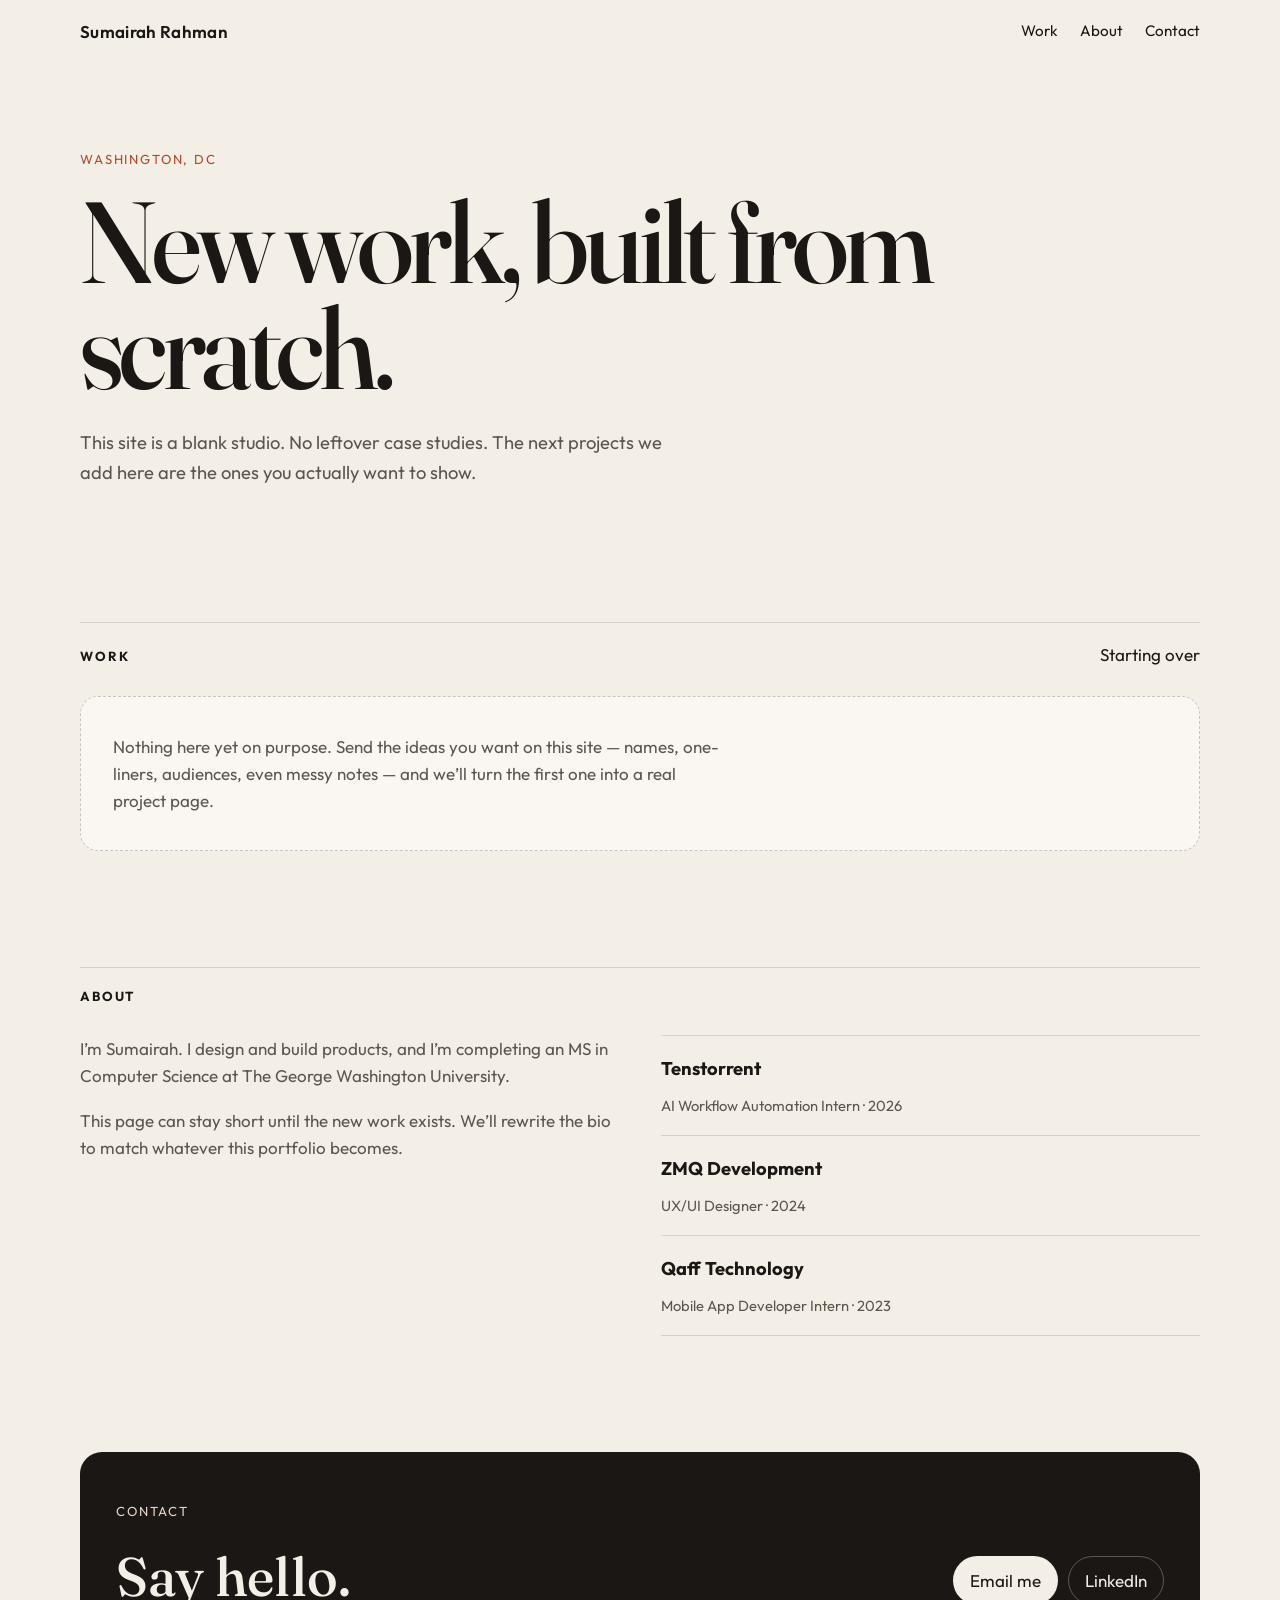
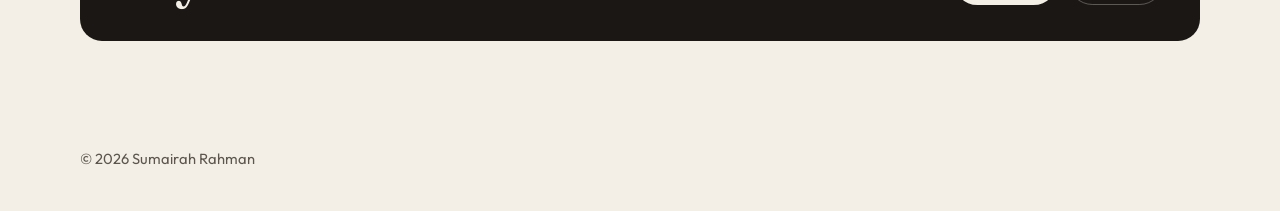
==== index.html @ d8c78059 "Start a from-scratch personal site. Keep the homepage as an empty studio so new work can be added wi" ====
<!DOCTYPE html>
<html lang="en">
  <head>
    <meta charset="utf-8" />
    <meta name="viewport" content="width=device-width, initial-scale=1" />
    <title>Sumairah Rahman</title>
    <meta
      name="description"
      content="The personal site of Sumairah Rahman, a designer and computer science student in Washington, DC."
    />
    <link rel="preconnect" href="https://fonts.googleapis.com" />
    <link rel="preconnect" href="https://fonts.gstatic.com" crossorigin />
    <link
      href="https://fonts.googleapis.com/css2?family=Fraunces:opsz,wght@9..144,500;9..144,600&family=Outfit:wght@400;500;600&display=swap"
      rel="stylesheet"
    />
    <link rel="stylesheet" href="css/styles.css" />
  </head>
  <body>
    <a class="skip" href="#work">Skip to work</a>
    <header class="wrap nav">
      <a class="logo" href="/">Sumairah Rahman</a>
      <nav class="nav-links" aria-label="Primary">
        <a href="#work">Work</a>
        <a href="#about">About</a>
        <a href="#contact">Contact</a>
      </nav>
    </header>

    <main>
      <section class="wrap hero">
        <p class="eyebrow">Washington, DC</p>
        <h1>New work, built from scratch.</h1>
        <p class="hero-copy">
          This site is a blank studio. No leftover case studies. The next
          projects we add here are the ones you actually want to show.
        </p>
      </section>

      <section class="wrap section" id="work">
        <div class="section-head">
          <h2>Work</h2>
          <span>Starting over</span>
        </div>
        <div class="empty-work">
          <p>
            Nothing here yet on purpose. Send the ideas you want on this site —
            names, one-liners, audiences, even messy notes — and we’ll turn the
            first one into a real project page.
          </p>
        </div>
      </section>

      <section class="wrap section" id="about">
        <div class="section-head">
          <h2>About</h2>
        </div>
        <div class="about-grid">
          <div>
            <p>
              I’m Sumairah. I design and build products, and I’m completing an
              MS in Computer Science at The George Washington University.
            </p>
            <p>
              This page can stay short until the new work exists. We’ll rewrite
              the bio to match whatever this portfolio becomes.
            </p>
          </div>
          <div>
            <article class="job">
              <h3>Tenstorrent</h3>
              <p class="when">AI Workflow Automation Intern · 2026</p>
            </article>
            <article class="job">
              <h3>ZMQ Development</h3>
              <p class="when">UX/UI Designer · 2024</p>
            </article>
            <article class="job">
              <h3>Qaff Technology</h3>
              <p class="when">Mobile App Developer Intern · 2023</p>
            </article>
          </div>
        </div>
      </section>

      <section class="wrap section" id="contact">
        <div class="contact-panel">
          <div>
            <p class="eyebrow" style="color: #ecd5c8">Contact</p>
            <h2>Say hello.</h2>
          </div>
          <div class="contact-actions">
            <a class="btn btn-light" href="mailto:Sumairahrahman02@gmail.com"
              >Email me</a
            >
            <a
              class="btn btn-ghost"
              href="https://www.linkedin.com/in/sumairahrahman/"
              >LinkedIn</a
            >
          </div>
        </div>
      </section>
    </main>

    <footer class="wrap footer">© 2026 Sumairah Rahman</footer>
    <script src="js/main.js"></script>
  </body>
</html>
---- css/styles.css ----
:root {
  --bg: #f3eee6;
  --bg-2: #e9e1d4;
  --ink: #1a1714;
  --muted: #5c564e;
  --line: rgba(26, 23, 20, 0.14);
  --accent: #b24a2a;
  --accent-soft: #ecd5c8;
  --paper: #faf7f2;
  --max: 1120px;
  --sans: "Outfit", system-ui, sans-serif;
  --serif: "Fraunces", Georgia, serif;
}

*,
*::before,
*::after {
  box-sizing: border-box;
}

html {
  scroll-behavior: smooth;
}

body {
  margin: 0;
  background: var(--bg);
  color: var(--ink);
  font-family: var(--sans);
  font-size: 17px;
  line-height: 1.6;
}

img {
  max-width: 100%;
  display: block;
}

a {
  color: inherit;
  text-decoration: none;
}

.skip {
  position: absolute;
  width: 1px;
  height: 1px;
  overflow: hidden;
  clip: rect(0 0 0 0);
  clip-path: inset(50%);
}

.skip:focus {
  width: auto;
  height: auto;
  clip: auto;
  clip-path: none;
  left: 12px;
  top: 12px;
  background: var(--ink);
  color: var(--bg);
  padding: 8px 12px;
  z-index: 20;
}

.wrap {
  width: min(var(--max), calc(100% - 40px));
  margin-inline: auto;
}

.nav {
  position: sticky;
  top: 0;
  z-index: 10;
  display: flex;
  justify-content: space-between;
  align-items: center;
  gap: 16px;
  padding: 18px 0;
  background: color-mix(in srgb, var(--bg) 88%, transparent);
  backdrop-filter: blur(12px);
  border-bottom: 1px solid transparent;
}

.nav.is-scrolled {
  border-bottom-color: var(--line);
}

.logo {
  font-weight: 600;
  letter-spacing: 0.02em;
}

.nav-links {
  display: flex;
  gap: 22px;
  font-size: 0.95rem;
}

.nav-links a:hover,
.nav-links a:focus-visible {
  color: var(--accent);
}

.hero {
  padding: 72px 0 88px;
}

.eyebrow {
  display: inline-block;
  font-size: 0.82rem;
  letter-spacing: 0.14em;
  text-transform: uppercase;
  color: var(--accent);
  margin-bottom: 18px;
}

.hero h1 {
  font-family: var(--serif);
  font-weight: 500;
  font-size: clamp(3rem, 9vw, 7.2rem);
  line-height: 0.92;
  letter-spacing: -0.04em;
  margin: 0 0 28px;
}

.hero-copy {
  max-width: 38rem;
  font-size: 1.15rem;
  color: var(--muted);
}

.hero-meta {
  display: flex;
  flex-wrap: wrap;
  gap: 10px 28px;
  margin-top: 36px;
  color: var(--muted);
  font-size: 0.95rem;
}

.section {
  padding: 28px 0 88px;
}

.section-head {
  display: flex;
  justify-content: space-between;
  align-items: baseline;
  gap: 16px;
  border-top: 1px solid var(--line);
  padding-top: 18px;
  margin-bottom: 28px;
}

.section-head h2 {
  margin: 0;
  font-size: 0.82rem;
  letter-spacing: 0.14em;
  text-transform: uppercase;
}

.work-list {
  display: grid;
  gap: 18px;
}

.empty-work {
  padding: 36px 32px;
  background: var(--paper);
  border: 1px dashed color-mix(in srgb, var(--ink) 22%, transparent);
  border-radius: 18px;
}

.empty-work p {
  margin: 0;
  max-width: 38rem;
  color: var(--muted);
}

.work-card {
  display: grid;
  grid-template-columns: 72px 1fr auto;
  gap: 18px;
  align-items: center;
  padding: 28px;
  background: var(--paper);
  border: 1px solid var(--line);
  border-radius: 18px;
  transition: transform 160ms ease, border-color 160ms ease;
}

.work-card:hover,
.work-card:focus-visible {
  transform: translateY(-2px);
  border-color: color-mix(in srgb, var(--accent) 45%, var(--line));
}

.work-num {
  font-family: var(--serif);
  font-size: 1.8rem;
  color: var(--accent);
}

.work-card h3 {
  margin: 0 0 6px;
  font-size: 1.45rem;
  letter-spacing: -0.03em;
}

.work-card p {
  margin: 0;
  color: var(--muted);
}

.tags {
  display: flex;
  flex-wrap: wrap;
  gap: 8px;
  justify-content: flex-end;
}

.tag {
  font-size: 0.78rem;
  padding: 6px 10px;
  border-radius: 999px;
  background: var(--bg-2);
  color: var(--ink);
}

.about-grid,
.exp-grid {
  display: grid;
  grid-template-columns: 1fr 1fr;
  gap: 42px;
}

.about-grid p {
  margin-top: 0;
  color: var(--muted);
}

.about-grid p + p {
  margin-top: 16px;
}

.skill-row {
  display: flex;
  flex-wrap: wrap;
  gap: 8px;
  margin-top: 22px;
}

.job {
  padding: 18px 0;
  border-top: 1px solid var(--line);
}

.job:last-child {
  border-bottom: 1px solid var(--line);
}

.job h3 {
  margin: 0 0 4px;
  font-size: 1.15rem;
}

.job .when {
  color: var(--muted);
  font-size: 0.92rem;
}

.job p {
  margin: 10px 0 0;
  color: var(--muted);
}

.contact-panel {
  display: flex;
  justify-content: space-between;
  align-items: flex-end;
  gap: 24px;
  padding: 36px;
  background: var(--ink);
  color: var(--bg);
  border-radius: 22px;
}

.contact-panel h2 {
  font-family: var(--serif);
  font-weight: 500;
  font-size: clamp(2rem, 5vw, 3.4rem);
  line-height: 1.05;
  margin: 8px 0 0;
}

.contact-actions {
  display: flex;
  flex-wrap: wrap;
  gap: 10px;
}

.btn {
  display: inline-flex;
  align-items: center;
  justify-content: center;
  min-height: 44px;
  padding: 10px 16px;
  border-radius: 999px;
  border: 1px solid transparent;
  font: inherit;
  cursor: pointer;
}

.btn-light {
  background: var(--bg);
  color: var(--ink);
}

.btn-ghost {
  border-color: color-mix(in srgb, var(--bg) 30%, transparent);
  color: var(--bg);
}

.btn:hover,
.btn:focus-visible {
  opacity: 0.88;
}

.page {
  padding: 48px 0 96px;
}

.back {
  color: var(--muted);
  font-size: 0.95rem;
}

.back:hover {
  color: var(--accent);
}

.page h1 {
  font-family: var(--serif);
  font-weight: 500;
  font-size: clamp(2.4rem, 6vw, 4.4rem);
  line-height: 1.05;
  letter-spacing: -0.03em;
  margin: 18px 0 12px;
}

.lede {
  max-width: 40rem;
  color: var(--muted);
  font-size: 1.12rem;
}

.case-meta {
  display: grid;
  grid-template-columns: repeat(3, 1fr);
  gap: 16px;
  margin: 36px 0 48px;
  padding: 22px 0;
  border-top: 1px solid var(--line);
  border-bottom: 1px solid var(--line);
}

.case-meta dt {
  font-size: 0.78rem;
  letter-spacing: 0.12em;
  text-transform: uppercase;
  color: var(--muted);
}

.case-meta dd {
  margin: 6px 0 0;
}

.prose h2 {
  font-size: 1.35rem;
  margin: 36px 0 10px;
}

.prose p,
.prose li {
  color: var(--muted);
}

.prose ul {
  padding-left: 1.15rem;
}

.note {
  margin-top: 40px;
  padding: 18px 20px;
  background: var(--accent-soft);
  border-radius: 14px;
}

.footer {
  padding: 18px 0 40px;
  color: var(--muted);
  font-size: 0.92rem;
}

@media (max-width: 780px) {
  .work-card,
  .about-grid,
  .exp-grid,
  .case-meta,
  .contact-panel {
    grid-template-columns: 1fr;
  }

  .work-card {
    display: flex;
    flex-direction: column;
    align-items: flex-start;
  }

  .tags {
    justify-content: flex-start;
  }

  .hero {
    padding-top: 40px;
  }

  .nav-links {
    gap: 14px;
    font-size: 0.88rem;
  }
}
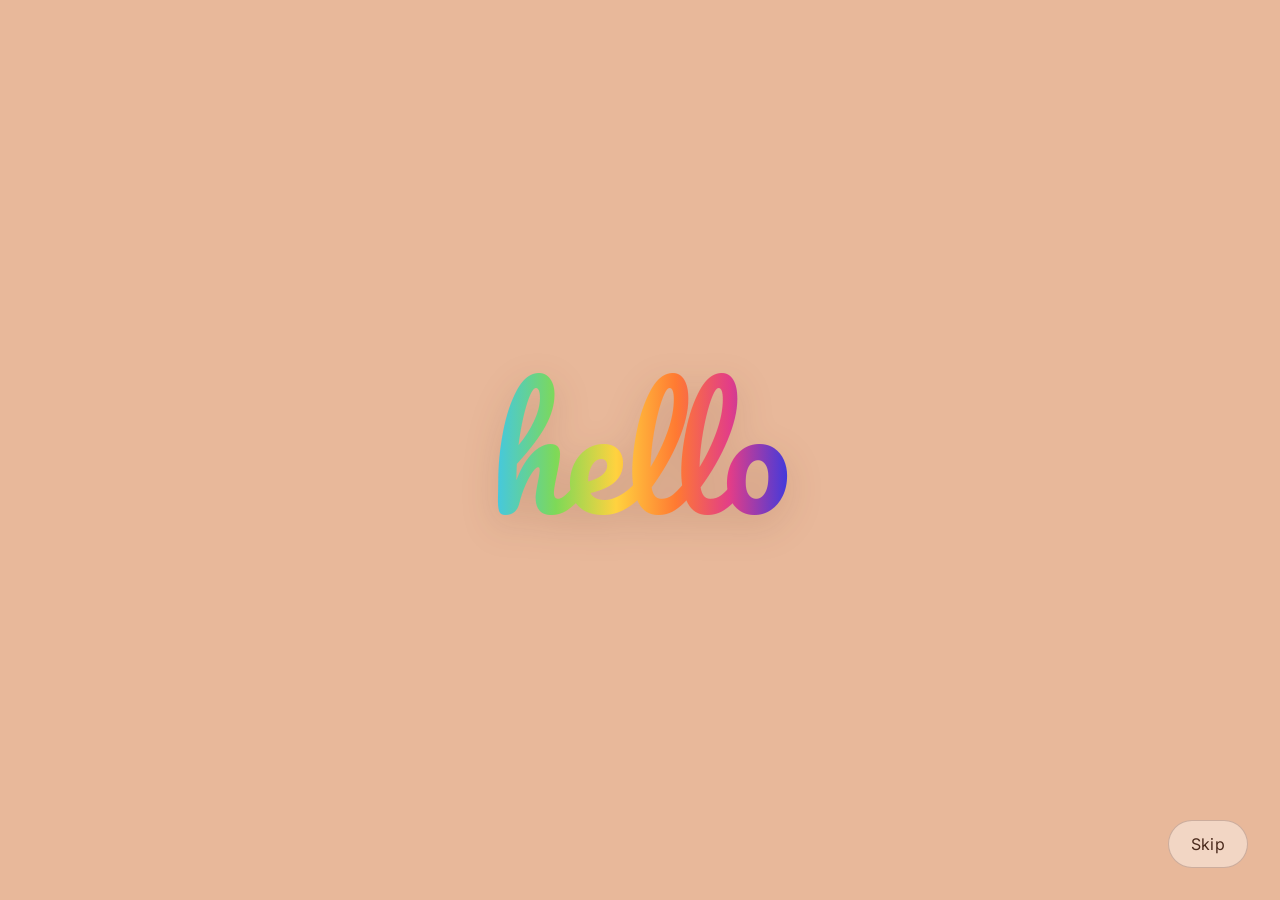
==== commit 7322704d: "Replace the blank studio page with the Mac desktop portfolio. Co-authored-by: Cursor <cursoragent@cu" ====
--- a/index.html
+++ b/index.html
@@ -6,104 +6,140 @@
     <title>Sumairah Rahman</title>
     <meta
       name="description"
-      content="The personal site of Sumairah Rahman, a designer and computer science student in Washington, DC."
+      content="Sumairah Rahman’s portfolio — a Mac desktop of UX work, software, personal notes, and a resume."
     />
     <link rel="preconnect" href="https://fonts.googleapis.com" />
     <link rel="preconnect" href="https://fonts.gstatic.com" crossorigin />
     <link
-      href="https://fonts.googleapis.com/css2?family=Fraunces:opsz,wght@9..144,500;9..144,600&family=Outfit:wght@400;500;600&display=swap"
+      href="https://fonts.googleapis.com/css2?family=Fraunces:ital,opsz,wght@1,9..144,400;1,9..144,500&family=Inter:wght@400;500;600;700&family=Kalam:wght@700&family=Noto+Nastaliq+Urdu:wght@500&family=Pacifico&display=swap"
       rel="stylesheet"
     />
     <link rel="stylesheet" href="css/styles.css" />
   </head>
   <body>
-    <a class="skip" href="#work">Skip to work</a>
-    <header class="wrap nav">
-      <a class="logo" href="/">Sumairah Rahman</a>
-      <nav class="nav-links" aria-label="Primary">
-        <a href="#work">Work</a>
-        <a href="#about">About</a>
-        <a href="#contact">Contact</a>
-      </nav>
-    </header>
+    <div id="boot" class="boot" aria-hidden="false">
+      <p id="hello-word" class="hello-word" aria-live="polite"></p>
+      <button id="skip-boot" class="skip-boot" type="button">Skip</button>
+    </div>
 
-    <main>
-      <section class="wrap hero">
-        <p class="eyebrow">Washington, DC</p>
-        <h1>New work, built from scratch.</h1>
-        <p class="hero-copy">
-          This site is a blank studio. No leftover case studies. The next
-          projects we add here are the ones you actually want to show.
-        </p>
-      </section>
+    <div id="stage" class="stage">
+      <div class="mac-shell">
+        <div class="shell-bar" aria-hidden="true">
+          <span class="tl close"></span>
+          <span class="tl min"></span>
+          <span class="tl max"></span>
+        </div>
 
-      <section class="wrap section" id="work">
-        <div class="section-head">
-          <h2>Work</h2>
-          <span>Starting over</span>
-        </div>
-        <div class="empty-work">
-          <p>
-            Nothing here yet on purpose. Send the ideas you want on this site —
-            names, one-liners, audiences, even messy notes — and we’ll turn the
-            first one into a real project page.
-          </p>
-        </div>
-      </section>
+        <div id="desktop" class="desktop">
+          <header class="menubar" aria-label="Menu bar">
+            <div class="menubar-left">
+              <button class="menu-mark" type="button" data-open="about-mac" aria-label="About">S</button>
+              <span class="menu-app">Sumairah Rahman’s Portfolio</span>
+              <button type="button" data-open="contact">Contact</button>
+              <button type="button" data-open="resume">Resume</button>
+            </div>
+            <div class="menubar-right">
+              <span class="status-glyph" aria-hidden="true">◐</span>
+              <span class="status-glyph" aria-hidden="true">⌁</span>
+              <span id="clock" class="clock"></span>
+            </div>
+          </header>
 
-      <section class="wrap section" id="about">
-        <div class="section-head">
-          <h2>About</h2>
-        </div>
-        <div class="about-grid">
-          <div>
-            <p>
-              I’m Sumairah. I design and build products, and I’m completing an
-              MS in Computer Science at The George Washington University.
-            </p>
-            <p>
-              This page can stay short until the new work exists. We’ll rewrite
-              the bio to match whatever this portfolio becomes.
-            </p>
+          <button class="wallpaper" type="button" aria-label="Desktop"></button>
+
+          <aside class="sticky" aria-label="To do">
+            <p class="sticky-title">To do:</p>
+            <ul>
+              <li>Make this desktop feel like me</li>
+              <li>Drink water</li>
+              <li>Finish a case study I’m proud of</li>
+              <li>Stay playful without getting messy</li>
+              <li>Email people back</li>
+              <li>Go somewhere new</li>
+            </ul>
+          </aside>
+
+          <div class="hero">
+            <p class="hero-kicker">welcome to my</p>
+            <h1>portfolio.</h1>
           </div>
-          <div>
-            <article class="job">
-              <h3>Tenstorrent</h3>
-              <p class="when">AI Workflow Automation Intern · 2026</p>
-            </article>
-            <article class="job">
-              <h3>ZMQ Development</h3>
-              <p class="when">UX/UI Designer · 2024</p>
-            </article>
-            <article class="job">
-              <h3>Qaff Technology</h3>
-              <p class="when">Mobile App Developer Intern · 2023</p>
-            </article>
+
+          <div class="desktop-icons">
+            <button class="desk-icon pos-resume" data-open="resume" type="button">
+              <span class="icon-doc" aria-hidden="true"></span>
+              <span>Resume pdf</span>
+            </button>
+            <button class="desk-icon pos-about" data-open="personal" type="button">
+              <span class="icon-folder" aria-hidden="true"></span>
+              <span>About Me</span>
+            </button>
+            <button class="desk-icon pos-ux" data-open="ux" type="button">
+              <span class="icon-folder" aria-hidden="true"></span>
+              <span>UX Projects</span>
+            </button>
+            <button class="desk-icon pos-soft" data-open="software" type="button">
+              <span class="icon-folder" aria-hidden="true"></span>
+              <span>Software</span>
+            </button>
+            <button class="desk-icon pos-personal" data-open="personal" type="button">
+              <span class="icon-folder" aria-hidden="true"></span>
+              <span>Personal</span>
+            </button>
+            <button class="desk-icon pos-trash" data-open="trash" type="button">
+              <span class="icon-trash" aria-hidden="true"></span>
+              <span>Don’t Look</span>
+            </button>
+          </div>
+
+          <div id="windows" class="windows"></div>
+
+          <div class="dock-wrap">
+            <p class="open-me">open me</p>
+            <nav class="dock" aria-label="Dock">
+              <button class="dock-item" data-open="ux" type="button">
+                <span class="app app-finder"></span>
+                <span class="dock-label">UX Projects</span>
+              </button>
+              <button class="dock-item" data-open="personal" type="button">
+                <span class="app app-notes"></span>
+                <span class="dock-label">About Me</span>
+              </button>
+              <button class="dock-item" data-open="software" type="button">
+                <span class="app app-code"></span>
+                <span class="dock-label">Software</span>
+              </button>
+              <button class="dock-item" data-open="resume" type="button">
+                <span class="app app-doc"></span>
+                <span class="dock-label">Resume</span>
+              </button>
+              <button class="dock-item" data-open="contact" type="button">
+                <span class="app app-mail"></span>
+                <span class="dock-label">Contact</span>
+              </button>
+              <button class="dock-item" data-open="trash" type="button">
+                <span class="app app-trash"></span>
+                <span class="dock-label">Trash</span>
+              </button>
+            </nav>
           </div>
         </div>
+      </div>
+    </div>
+
+    <template id="window-template">
+      <section class="window" tabindex="-1">
+        <header class="titlebar">
+          <div class="traffic">
+            <button class="tl close" data-action="close" aria-label="Close"></button>
+            <button class="tl min" data-action="min" aria-label="Minimize"></button>
+            <button class="tl max" data-action="max" aria-label="Maximize"></button>
+          </div>
+          <h2 class="window-title"></h2>
+        </header>
+        <div class="window-body"></div>
       </section>
+    </template>
 
-      <section class="wrap section" id="contact">
-        <div class="contact-panel">
-          <div>
-            <p class="eyebrow" style="color: #ecd5c8">Contact</p>
-            <h2>Say hello.</h2>
-          </div>
-          <div class="contact-actions">
-            <a class="btn btn-light" href="mailto:Sumairahrahman02@gmail.com"
-              >Email me</a
-            >
-            <a
-              class="btn btn-ghost"
-              href="https://www.linkedin.com/in/sumairahrahman/"
-              >LinkedIn</a
-            >
-          </div>
-        </div>
-      </section>
-    </main>
-
-    <footer class="wrap footer">© 2026 Sumairah Rahman</footer>
     <script src="js/main.js"></script>
   </body>
 </html>
--- a/css/styles.css
+++ b/css/styles.css
@@ -1,15 +1,16 @@
 :root {
-  --bg: #f3eee6;
-  --bg-2: #e9e1d4;
-  --ink: #1a1714;
-  --muted: #5c564e;
-  --line: rgba(26, 23, 20, 0.14);
-  --accent: #b24a2a;
-  --accent-soft: #ecd5c8;
-  --paper: #faf7f2;
-  --max: 1120px;
-  --sans: "Outfit", system-ui, sans-serif;
+  --ui: "Inter", "SF Pro Text", "Helvetica Neue", sans-serif;
+  --hello: "Pacifico", "Kalam", "Noto Nastaliq Urdu", cursive;
   --serif: "Fraunces", Georgia, serif;
+  --ink: #1d1d1f;
+  --muted: #6e6e73;
+  --line: rgba(0, 0, 0, 0.08);
+  --red: #ff5f57;
+  --yellow: #febc2e;
+  --green: #28c840;
+  --lilac: #e7d6f4;
+  --paper: #f3f4f6;
+  --grid: rgba(70, 70, 80, 0.11);
 }
 
 *,
@@ -18,416 +19,679 @@
   box-sizing: border-box;
 }
 
-html {
-  scroll-behavior: smooth;
-}
-
+html,
 body {
   margin: 0;
-  background: var(--bg);
+  min-height: 100%;
+  height: 100%;
+  overflow: hidden;
+  font-family: var(--ui);
+  background: var(--lilac);
   color: var(--ink);
-  font-family: var(--sans);
-  font-size: 17px;
-  line-height: 1.6;
-}
-
-img {
-  max-width: 100%;
-  display: block;
+}
+
+button {
+  font: inherit;
+  color: inherit;
+  background: none;
+  border: 0;
+  padding: 0;
+  cursor: pointer;
 }
 
 a {
-  color: inherit;
-  text-decoration: none;
-}
-
-.skip {
-  position: absolute;
-  width: 1px;
-  height: 1px;
+  color: #0b57d0;
+}
+
+.boot {
+  position: fixed;
+  inset: 0;
+  z-index: 50;
+  display: grid;
+  place-items: center;
+  overflow: visible;
+  background: #e8b89a;
+  transition: opacity 0.45s ease;
+}
+
+.boot.is-done {
+  opacity: 0;
+  pointer-events: none;
+}
+
+.hello-word {
+  margin: 0;
+  max-width: 92vw;
+  font-size: clamp(4.2rem, 14vw, 9.4rem);
+  line-height: 1.2;
+  text-align: center;
+  font-weight: 400;
+  background-image: linear-gradient(
+    90deg,
+    #3ec6ef 0%,
+    #7ed957 22%,
+    #ffd23f 42%,
+    #ff7a32 62%,
+    #e23d88 80%,
+    #3b3adf 100%
+  );
+  -webkit-background-clip: text;
+  background-clip: text;
+  color: transparent;
+  filter: drop-shadow(0 12px 18px rgba(90, 40, 20, 0.16));
+  opacity: 0;
+  transform: translateY(8px);
+  transition: opacity 0.4s ease, transform 0.4s ease;
+}
+
+.hello-word.is-on {
+  opacity: 1;
+  transform: none;
+}
+
+.hello-word.is-rtl {
+  direction: rtl;
+}
+
+.skip-boot {
+  position: absolute;
+  right: 32px;
+  bottom: 32px;
+  min-height: 48px;
+  padding: 12px 22px;
+  border-radius: 999px;
+  border: 1px solid rgba(70, 30, 20, 0.22);
+  color: #4a2a1c;
+  font-size: 1rem;
+  letter-spacing: 0.02em;
+  background: rgba(255, 255, 255, 0.42);
+}
+
+.skip-boot:hover,
+.skip-boot:focus-visible {
+  background: rgba(255, 255, 255, 0.7);
+}
+
+.stage {
+  height: 100%;
+  padding: 22px;
+  display: grid;
+}
+
+.mac-shell {
+  display: flex;
+  flex-direction: column;
+  min-height: 0;
+  height: 100%;
+  background: #fff;
+  border-radius: 14px;
+  box-shadow: 0 30px 80px rgba(80, 40, 110, 0.18);
   overflow: hidden;
-  clip: rect(0 0 0 0);
-  clip-path: inset(50%);
-}
-
-.skip:focus {
-  width: auto;
-  height: auto;
-  clip: auto;
-  clip-path: none;
-  left: 12px;
-  top: 12px;
-  background: var(--ink);
-  color: var(--bg);
-  padding: 8px 12px;
-  z-index: 20;
-}
-
-.wrap {
-  width: min(var(--max), calc(100% - 40px));
-  margin-inline: auto;
-}
-
-.nav {
-  position: sticky;
-  top: 0;
-  z-index: 10;
+}
+
+.shell-bar {
+  height: 16px;
+  flex: 0 0 16px;
+  display: flex;
+  align-items: center;
+  gap: 7px;
+  padding: 0 12px;
+  background: #f2f2f2;
+}
+
+.tl {
+  width: 12px;
+  height: 12px;
+  border-radius: 50%;
+  display: inline-block;
+}
+
+.tl.close {
+  background: var(--red);
+}
+.tl.min {
+  background: var(--yellow);
+}
+.tl.max {
+  background: var(--green);
+}
+
+.desktop {
+  position: relative;
+  flex: 1;
+  min-height: 0;
+  background: var(--paper);
+}
+
+.wallpaper {
+  position: absolute;
+  inset: 0;
+  z-index: 0;
+  background-image:
+    linear-gradient(var(--grid) 1px, transparent 1px),
+    linear-gradient(90deg, var(--grid) 1px, transparent 1px);
+  background-size: 28px 28px;
+  background-color: #eef0f3;
+}
+
+.menubar {
+  position: relative;
+  z-index: 8;
   display: flex;
   justify-content: space-between;
   align-items: center;
+  height: 32px;
+  padding: 0 14px;
+  background: rgba(246, 247, 249, 0.86);
+  backdrop-filter: blur(16px);
+  font-size: 13px;
+  border-bottom: 1px solid rgba(0, 0, 0, 0.05);
+}
+
+.menubar-left,
+.menubar-right {
+  display: flex;
+  align-items: center;
   gap: 16px;
-  padding: 18px 0;
-  background: color-mix(in srgb, var(--bg) 88%, transparent);
-  backdrop-filter: blur(12px);
-  border-bottom: 1px solid transparent;
-}
-
-.nav.is-scrolled {
-  border-bottom-color: var(--line);
-}
-
-.logo {
+}
+
+.menu-mark {
+  width: 16px;
+  height: 16px;
+  border-radius: 5px;
+  background: #111;
+  color: #fff;
+  font-size: 9px;
+  font-weight: 700;
+  display: grid;
+  place-items: center;
+}
+
+.menu-app {
+  font-weight: 700;
+}
+
+.status-glyph {
+  opacity: 0.55;
+  font-size: 12px;
+}
+
+.clock {
+  font-variant-numeric: tabular-nums;
+  color: #3a3a3c;
+}
+
+.sticky {
+  position: absolute;
+  top: 54px;
+  left: 28px;
+  z-index: 3;
+  width: 200px;
+  padding: 16px 16px 18px;
+  background: #ffe566;
+  box-shadow: 2px 8px 18px rgba(0, 0, 0, 0.12);
+  transform: rotate(-2.2deg);
+  font-size: 12.5px;
+  line-height: 1.45;
+  animation: pop 0.6s 0.25s cubic-bezier(0.22, 1, 0.36, 1) both;
+}
+
+.sticky-title {
+  margin: 0 0 6px;
+  font-weight: 700;
+}
+
+.sticky ul {
+  margin: 0;
+  padding-left: 1rem;
+}
+
+.hero {
+  position: absolute;
+  inset: 0 0 90px;
+  z-index: 2;
+  display: grid;
+  place-content: center;
+  justify-items: center;
+  pointer-events: none;
+  text-align: center;
+}
+
+.hero-kicker {
+  margin: 0;
+  font-size: clamp(1.4rem, 3vw, 2.1rem);
+  font-weight: 400;
+}
+
+.hero h1 {
+  margin: 0;
+  font-family: var(--serif);
+  font-style: italic;
+  font-weight: 400;
+  font-size: clamp(3.4rem, 8vw, 6.4rem);
+  letter-spacing: -0.04em;
+  line-height: 0.9;
+}
+
+.desktop-icons {
+  position: absolute;
+  inset: 0;
+  z-index: 3;
+  pointer-events: none;
+}
+
+.desk-icon {
+  position: absolute;
+  pointer-events: auto;
+  width: 92px;
+  display: flex;
+  flex-direction: column;
+  align-items: center;
+  gap: 6px;
+  font-size: 12px;
+  color: #222;
+}
+
+.desk-icon.is-selected span:last-child {
+  background: #0a84ff;
+  color: #fff;
+  border-radius: 4px;
+  padding: 1px 6px;
+}
+
+.pos-resume {
+  left: 11%;
+  top: 58%;
+}
+.pos-about {
+  left: 22%;
+  top: 68%;
+}
+.pos-ux {
+  right: 22%;
+  top: 18%;
+}
+.pos-soft {
+  right: 8%;
+  top: 28%;
+}
+.pos-personal {
+  right: 28%;
+  top: 62%;
+}
+.pos-trash {
+  right: 9%;
+  top: 64%;
+}
+
+.icon-folder,
+.icon-doc,
+.icon-trash {
+  display: block;
+  filter: drop-shadow(0 6px 8px rgba(0, 0, 0, 0.15));
+}
+
+.icon-folder {
+  width: 58px;
+  height: 44px;
+  background: linear-gradient(#7ec8f8, #4ba3e3);
+  border-radius: 3px 6px 6px 6px;
+  position: relative;
+}
+
+.icon-folder::before {
+  content: "";
+  position: absolute;
+  left: 3px;
+  top: -8px;
+  width: 20px;
+  height: 12px;
+  background: #93d2fb;
+  border-radius: 3px 8px 0 0;
+}
+
+.icon-doc {
+  width: 42px;
+  height: 54px;
+  background: linear-gradient(#fff, #ececf1);
+  border-radius: 4px;
+  position: relative;
+}
+
+.icon-doc::after {
+  content: "";
+  position: absolute;
+  left: 8px;
+  right: 8px;
+  top: 14px;
+  height: 22px;
+  background: repeating-linear-gradient(#c9c9d1, #c9c9d1 2px, transparent 2px, transparent 6px);
+}
+
+.icon-trash {
+  width: 40px;
+  height: 48px;
+  background: linear-gradient(#f2f2f4, #c9c9ce);
+  border-radius: 0 0 8px 8px;
+  position: relative;
+}
+
+.icon-trash::before {
+  content: "";
+  position: absolute;
+  left: 4px;
+  right: 4px;
+  top: -6px;
+  height: 8px;
+  border-radius: 3px;
+  background: #d8d8de;
+}
+
+.windows {
+  position: absolute;
+  inset: 32px 0 96px;
+  z-index: 5;
+  pointer-events: none;
+}
+
+.window {
+  position: absolute;
+  pointer-events: auto;
+  min-width: 280px;
+  background: #f6f6f8;
+  border-radius: 12px;
+  box-shadow:
+    0 0 0 1px rgba(0, 0, 0, 0.08),
+    0 24px 60px rgba(0, 0, 0, 0.18);
+  overflow: hidden;
+  display: flex;
+  flex-direction: column;
+  animation: window-in 0.38s cubic-bezier(0.22, 1, 0.36, 1);
+}
+
+.window.is-min {
+  animation: window-min 0.35s ease forwards;
+  pointer-events: none;
+}
+
+.window.is-max {
+  inset: 10px !important;
+  width: auto !important;
+  height: auto !important;
+}
+
+@keyframes window-in {
+  from {
+    opacity: 0;
+    transform: scale(0.92) translateY(12px);
+  }
+}
+
+@keyframes window-min {
+  to {
+    opacity: 0;
+    transform: translateY(30vh) scale(0.2);
+  }
+}
+
+@keyframes pop {
+  from {
+    opacity: 0;
+    transform: rotate(-2.2deg) scale(0.92);
+  }
+}
+
+.titlebar {
+  display: grid;
+  grid-template-columns: 68px 1fr 68px;
+  align-items: center;
+  height: 38px;
+  background: linear-gradient(#f7f7f8, #ececee);
+  cursor: grab;
+  user-select: none;
+}
+
+.traffic {
+  display: flex;
+  gap: 8px;
+  padding-left: 12px;
+}
+
+.window-title {
+  margin: 0;
+  text-align: center;
+  font-size: 13px;
   font-weight: 600;
-  letter-spacing: 0.02em;
-}
-
-.nav-links {
-  display: flex;
-  gap: 22px;
-  font-size: 0.95rem;
-}
-
-.nav-links a:hover,
-.nav-links a:focus-visible {
-  color: var(--accent);
-}
-
-.hero {
-  padding: 72px 0 88px;
-}
-
-.eyebrow {
-  display: inline-block;
-  font-size: 0.82rem;
-  letter-spacing: 0.14em;
+  color: #3a3a3c;
+}
+
+.window-body {
+  flex: 1;
+  overflow: auto;
+  background: #fff;
+}
+
+.finder {
+  display: grid;
+  grid-template-columns: 168px 1fr;
+  min-height: 320px;
+  height: 100%;
+}
+
+.sidebar {
+  background: #f4f4f6;
+  border-right: 1px solid var(--line);
+  padding: 14px 10px;
+  font-size: 13px;
+  color: var(--muted);
+}
+
+.sidebar strong {
+  display: block;
+  font-size: 11px;
+  letter-spacing: 0.04em;
   text-transform: uppercase;
-  color: var(--accent);
-  margin-bottom: 18px;
-}
-
-.hero h1 {
-  font-family: var(--serif);
-  font-weight: 500;
-  font-size: clamp(3rem, 9vw, 7.2rem);
-  line-height: 0.92;
-  letter-spacing: -0.04em;
-  margin: 0 0 28px;
-}
-
-.hero-copy {
-  max-width: 38rem;
-  font-size: 1.15rem;
+  margin: 0 8px 8px;
+}
+
+.sidebar button {
+  display: block;
+  width: 100%;
+  text-align: left;
+  padding: 6px 8px;
+  border-radius: 6px;
+}
+
+.sidebar button.is-on,
+.sidebar button:hover {
+  background: rgba(0, 0, 0, 0.06);
+  color: var(--ink);
+}
+
+.files {
+  padding: 18px;
+}
+
+.empty {
   color: var(--muted);
-}
-
-.hero-meta {
-  display: flex;
-  flex-wrap: wrap;
-  gap: 10px 28px;
-  margin-top: 36px;
-  color: var(--muted);
-  font-size: 0.95rem;
-}
-
-.section {
-  padding: 28px 0 88px;
-}
-
-.section-head {
-  display: flex;
-  justify-content: space-between;
-  align-items: baseline;
-  gap: 16px;
-  border-top: 1px solid var(--line);
-  padding-top: 18px;
-  margin-bottom: 28px;
-}
-
-.section-head h2 {
-  margin: 0;
-  font-size: 0.82rem;
-  letter-spacing: 0.14em;
-  text-transform: uppercase;
-}
-
-.work-list {
-  display: grid;
-  gap: 18px;
-}
-
-.empty-work {
-  padding: 36px 32px;
-  background: var(--paper);
-  border: 1px dashed color-mix(in srgb, var(--ink) 22%, transparent);
-  border-radius: 18px;
-}
-
-.empty-work p {
-  margin: 0;
-  max-width: 38rem;
-  color: var(--muted);
-}
-
-.work-card {
-  display: grid;
-  grid-template-columns: 72px 1fr auto;
-  gap: 18px;
-  align-items: center;
-  padding: 28px;
-  background: var(--paper);
-  border: 1px solid var(--line);
-  border-radius: 18px;
-  transition: transform 160ms ease, border-color 160ms ease;
-}
-
-.work-card:hover,
-.work-card:focus-visible {
-  transform: translateY(-2px);
-  border-color: color-mix(in srgb, var(--accent) 45%, var(--line));
-}
-
-.work-num {
-  font-family: var(--serif);
-  font-size: 1.8rem;
-  color: var(--accent);
-}
-
-.work-card h3 {
-  margin: 0 0 6px;
-  font-size: 1.45rem;
-  letter-spacing: -0.03em;
-}
-
-.work-card p {
-  margin: 0;
-  color: var(--muted);
-}
-
-.tags {
-  display: flex;
-  flex-wrap: wrap;
-  gap: 8px;
-  justify-content: flex-end;
-}
-
-.tag {
-  font-size: 0.78rem;
-  padding: 6px 10px;
-  border-radius: 999px;
-  background: var(--bg-2);
-  color: var(--ink);
-}
-
-.about-grid,
-.exp-grid {
-  display: grid;
-  grid-template-columns: 1fr 1fr;
-  gap: 42px;
-}
-
-.about-grid p {
-  margin-top: 0;
-  color: var(--muted);
-}
-
-.about-grid p + p {
-  margin-top: 16px;
-}
-
-.skill-row {
-  display: flex;
-  flex-wrap: wrap;
-  gap: 8px;
-  margin-top: 22px;
-}
-
-.job {
-  padding: 18px 0;
-  border-top: 1px solid var(--line);
-}
-
-.job:last-child {
-  border-bottom: 1px solid var(--line);
-}
-
-.job h3 {
-  margin: 0 0 4px;
-  font-size: 1.15rem;
-}
-
-.job .when {
-  color: var(--muted);
-  font-size: 0.92rem;
-}
-
-.job p {
-  margin: 10px 0 0;
-  color: var(--muted);
-}
-
-.contact-panel {
-  display: flex;
-  justify-content: space-between;
-  align-items: flex-end;
-  gap: 24px;
-  padding: 36px;
-  background: var(--ink);
-  color: var(--bg);
-  border-radius: 22px;
-}
-
-.contact-panel h2 {
-  font-family: var(--serif);
-  font-weight: 500;
-  font-size: clamp(2rem, 5vw, 3.4rem);
-  line-height: 1.05;
-  margin: 8px 0 0;
-}
-
-.contact-actions {
-  display: flex;
-  flex-wrap: wrap;
-  gap: 10px;
-}
-
-.btn {
-  display: inline-flex;
-  align-items: center;
-  justify-content: center;
-  min-height: 44px;
-  padding: 10px 16px;
-  border-radius: 999px;
-  border: 1px solid transparent;
-  font: inherit;
-  cursor: pointer;
-}
-
-.btn-light {
-  background: var(--bg);
-  color: var(--ink);
-}
-
-.btn-ghost {
-  border-color: color-mix(in srgb, var(--bg) 30%, transparent);
-  color: var(--bg);
-}
-
-.btn:hover,
-.btn:focus-visible {
-  opacity: 0.88;
-}
-
-.page {
-  padding: 48px 0 96px;
-}
-
-.back {
-  color: var(--muted);
-  font-size: 0.95rem;
-}
-
-.back:hover {
-  color: var(--accent);
-}
-
-.page h1 {
-  font-family: var(--serif);
-  font-weight: 500;
-  font-size: clamp(2.4rem, 6vw, 4.4rem);
-  line-height: 1.05;
-  letter-spacing: -0.03em;
-  margin: 18px 0 12px;
-}
-
-.lede {
-  max-width: 40rem;
-  color: var(--muted);
-  font-size: 1.12rem;
-}
-
-.case-meta {
-  display: grid;
-  grid-template-columns: repeat(3, 1fr);
-  gap: 16px;
-  margin: 36px 0 48px;
-  padding: 22px 0;
-  border-top: 1px solid var(--line);
-  border-bottom: 1px solid var(--line);
-}
-
-.case-meta dt {
+  text-align: center;
+  padding: 48px 16px;
+}
+
+.note,
+.resume,
+.about-card {
+  padding: 28px 32px 40px;
+  max-width: 720px;
+  line-height: 1.55;
+}
+
+.note h3,
+.resume h3,
+.about-card h3 {
+  margin: 0 0 8px;
+  font-size: 1.35rem;
+}
+
+.resume h4 {
+  margin: 22px 0 6px;
   font-size: 0.78rem;
   letter-spacing: 0.12em;
   text-transform: uppercase;
   color: var(--muted);
 }
 
-.case-meta dd {
-  margin: 6px 0 0;
-}
-
-.prose h2 {
-  font-size: 1.35rem;
-  margin: 36px 0 10px;
-}
-
-.prose p,
-.prose li {
-  color: var(--muted);
-}
-
-.prose ul {
-  padding-left: 1.15rem;
-}
-
-.note {
-  margin-top: 40px;
-  padding: 18px 20px;
-  background: var(--accent-soft);
-  border-radius: 14px;
-}
-
-.footer {
-  padding: 18px 0 40px;
-  color: var(--muted);
-  font-size: 0.92rem;
-}
-
-@media (max-width: 780px) {
-  .work-card,
-  .about-grid,
-  .exp-grid,
-  .case-meta,
-  .contact-panel {
+.dock-wrap {
+  position: absolute;
+  left: 50%;
+  bottom: 14px;
+  z-index: 9;
+  transform: translateX(-50%);
+  display: flex;
+  flex-direction: column;
+  align-items: center;
+  gap: 6px;
+}
+
+.open-me {
+  margin: 0;
+  font-size: 13px;
+  color: #444;
+}
+
+.dock {
+  display: flex;
+  gap: 8px;
+  padding: 8px 10px 7px;
+  background: rgba(255, 255, 255, 0.62);
+  border: 1px solid rgba(255, 255, 255, 0.8);
+  border-radius: 22px;
+  box-shadow: 0 12px 30px rgba(0, 0, 0, 0.12);
+  backdrop-filter: blur(18px);
+}
+
+.dock-item {
+  position: relative;
+  width: 48px;
+  height: 48px;
+  display: grid;
+  place-items: center;
+  transition: transform 160ms ease;
+}
+
+.dock-item:hover {
+  transform: translateY(-7px) scale(1.12);
+}
+
+.app {
+  position: relative;
+  width: 42px;
+  height: 42px;
+  border-radius: 11px;
+  display: block;
+  overflow: hidden;
+  box-shadow: 0 6px 10px rgba(0, 0, 0, 0.16);
+}
+
+.app::after {
+  content: "";
+  position: absolute;
+  left: 3px;
+  right: 3px;
+  top: 2px;
+  height: 42%;
+  border-radius: 8px 8px 40% 40%;
+  background: linear-gradient(rgba(255, 255, 255, 0.5), transparent);
+}
+
+.app-finder {
+  background: linear-gradient(#6ec8ff, #1a7fd4);
+}
+.app-notes {
+  background: linear-gradient(#fff6a8, #f2c94c);
+}
+.app-code {
+  background: linear-gradient(#3a3a40, #1c1c1e);
+}
+.app-doc {
+  background: linear-gradient(#8ad0ff, #3b82f6);
+}
+.app-mail {
+  background: linear-gradient(#5eead4, #0d9488);
+}
+.app-trash {
+  background: linear-gradient(#e5e7eb, #9ca3af);
+}
+
+.dock-label {
+  position: absolute;
+  bottom: calc(100% + 8px);
+  left: 50%;
+  transform: translateX(-50%);
+  background: rgba(40, 40, 40, 0.9);
+  color: #fff;
+  font-size: 11px;
+  padding: 3px 7px;
+  border-radius: 6px;
+  white-space: nowrap;
+  opacity: 0;
+  pointer-events: none;
+}
+
+.dock-item:hover .dock-label {
+  opacity: 1;
+}
+
+@media (max-width: 800px) {
+  .stage {
+    padding: 0;
+  }
+
+  .mac-shell {
+    border-radius: 0;
+  }
+
+  .sticky {
+    display: none;
+  }
+
+  .menubar-left button:not(.menu-mark) {
+    display: none;
+  }
+
+  .hero h1 {
+    font-size: 3rem;
+  }
+
+  .pos-ux,
+  .pos-soft,
+  .pos-personal {
+    right: 8px;
+  }
+
+  .window {
+    left: 8px !important;
+    right: 8px !important;
+    width: auto !important;
+    top: 44px !important;
+  }
+
+  .finder {
     grid-template-columns: 1fr;
   }
 
-  .work-card {
-    display: flex;
-    flex-direction: column;
-    align-items: flex-start;
-  }
-
-  .tags {
-    justify-content: flex-start;
-  }
-
-  .hero {
-    padding-top: 40px;
-  }
-
-  .nav-links {
-    gap: 14px;
-    font-size: 0.88rem;
-  }
-}
+  .sidebar {
+    display: none;
+  }
+}
+
+@media (prefers-reduced-motion: reduce) {
+  .hello,
+  .stage,
+  .window,
+  .sticky {
+    animation: none !important;
+    opacity: 1;
+    transform: none;
+  }
+}
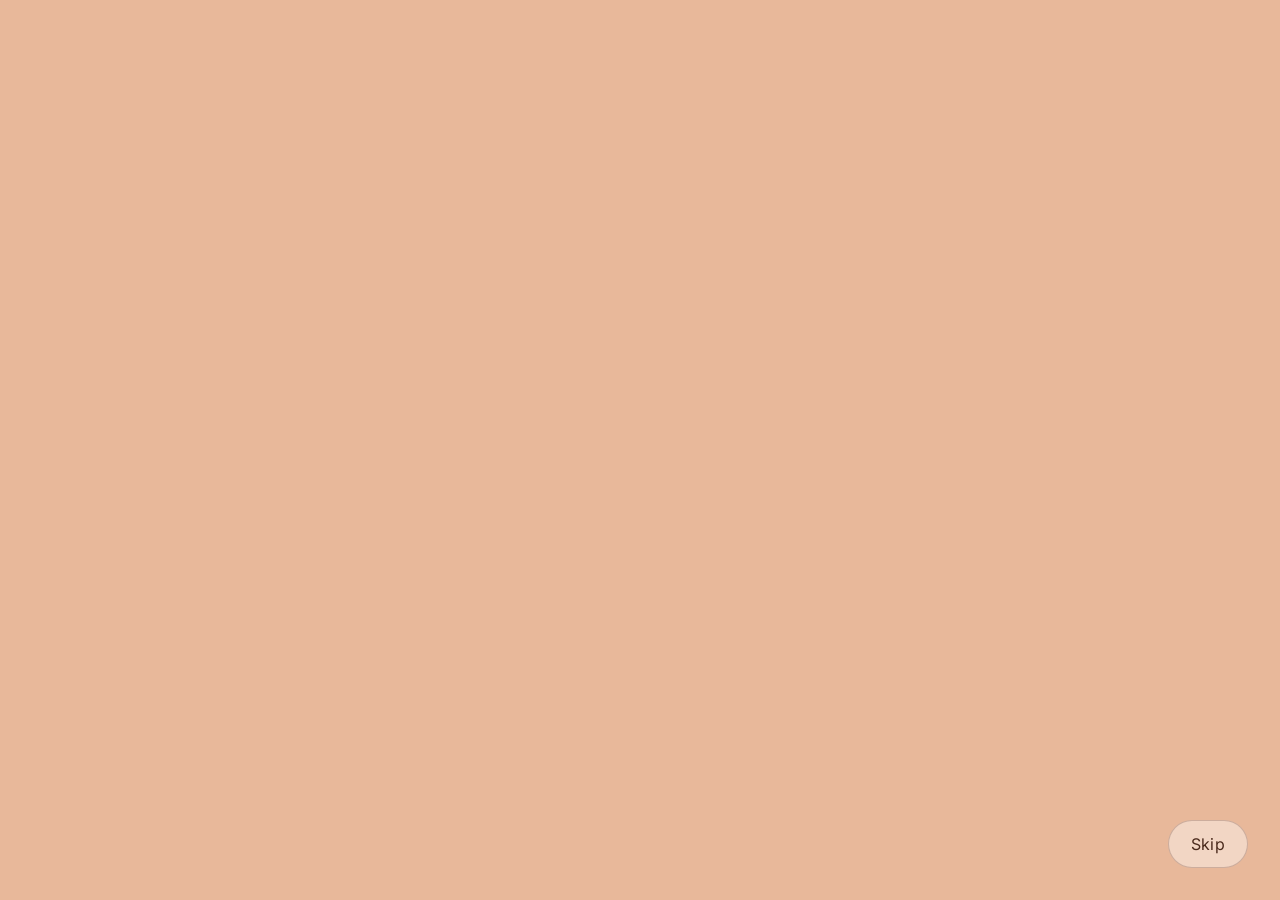
==== commit e1b6941a: "Inline styles and script so the desktop loads over HTTP. Brave was upgrading css/js to HTTPS and dro" ====
--- a/index.html
+++ b/index.html
@@ -14,7 +14,705 @@
       href="https://fonts.googleapis.com/css2?family=Fraunces:ital,opsz,wght@1,9..144,400;1,9..144,500&family=Inter:wght@400;500;600;700&family=Kalam:wght@700&family=Noto+Nastaliq+Urdu:wght@500&family=Pacifico&display=swap"
       rel="stylesheet"
     />
-    <link rel="stylesheet" href="css/styles.css" />
+    <style>
+:root {
+  --ui: "Inter", "SF Pro Text", "Helvetica Neue", sans-serif;
+  --hello: "Pacifico", "Kalam", "Noto Nastaliq Urdu", cursive;
+  --serif: "Fraunces", Georgia, serif;
+  --ink: #1d1d1f;
+  --muted: #6e6e73;
+  --line: rgba(0, 0, 0, 0.08);
+  --red: #ff5f57;
+  --yellow: #febc2e;
+  --green: #28c840;
+  --lilac: #e7d6f4;
+  --paper: #f3f4f6;
+  --grid: rgba(70, 70, 80, 0.11);
+}
+
+*,
+*::before,
+*::after {
+  box-sizing: border-box;
+}
+
+html,
+body {
+  margin: 0;
+  min-height: 100%;
+  height: 100%;
+  overflow: hidden;
+  font-family: var(--ui);
+  background: var(--lilac);
+  color: var(--ink);
+}
+
+button {
+  font: inherit;
+  color: inherit;
+  background: none;
+  border: 0;
+  padding: 0;
+  cursor: pointer;
+}
+
+a {
+  color: #0b57d0;
+}
+
+.boot {
+  position: fixed;
+  inset: 0;
+  z-index: 50;
+  display: grid;
+  place-items: center;
+  overflow: visible;
+  background: #e8b89a;
+  transition: opacity 0.45s ease;
+}
+
+.boot.is-done {
+  opacity: 0;
+  pointer-events: none;
+}
+
+.hello-word {
+  margin: 0;
+  max-width: 92vw;
+  font-size: clamp(4.2rem, 14vw, 9.4rem);
+  line-height: 1.2;
+  text-align: center;
+  font-weight: 400;
+  background-image: linear-gradient(
+    90deg,
+    #3ec6ef 0%,
+    #7ed957 22%,
+    #ffd23f 42%,
+    #ff7a32 62%,
+    #e23d88 80%,
+    #3b3adf 100%
+  );
+  -webkit-background-clip: text;
+  background-clip: text;
+  color: transparent;
+  filter: drop-shadow(0 12px 18px rgba(90, 40, 20, 0.16));
+  opacity: 0;
+  transform: translateY(8px);
+  transition: opacity 0.4s ease, transform 0.4s ease;
+}
+
+.hello-word.is-on {
+  opacity: 1;
+  transform: none;
+}
+
+.hello-word.is-rtl {
+  direction: rtl;
+}
+
+.skip-boot {
+  position: absolute;
+  right: 32px;
+  bottom: 32px;
+  min-height: 48px;
+  padding: 12px 22px;
+  border-radius: 999px;
+  border: 1px solid rgba(70, 30, 20, 0.22);
+  color: #4a2a1c;
+  font-size: 1rem;
+  letter-spacing: 0.02em;
+  background: rgba(255, 255, 255, 0.42);
+}
+
+.skip-boot:hover,
+.skip-boot:focus-visible {
+  background: rgba(255, 255, 255, 0.7);
+}
+
+.stage {
+  height: 100%;
+  padding: 22px;
+  display: grid;
+}
+
+.mac-shell {
+  display: flex;
+  flex-direction: column;
+  min-height: 0;
+  height: 100%;
+  background: #fff;
+  border-radius: 14px;
+  box-shadow: 0 30px 80px rgba(80, 40, 110, 0.18);
+  overflow: hidden;
+}
+
+.shell-bar {
+  height: 16px;
+  flex: 0 0 16px;
+  display: flex;
+  align-items: center;
+  gap: 7px;
+  padding: 0 12px;
+  background: #f2f2f2;
+}
+
+.tl {
+  width: 12px;
+  height: 12px;
+  border-radius: 50%;
+  display: inline-block;
+}
+
+.tl.close {
+  background: var(--red);
+}
+.tl.min {
+  background: var(--yellow);
+}
+.tl.max {
+  background: var(--green);
+}
+
+.desktop {
+  position: relative;
+  flex: 1;
+  min-height: 0;
+  background: var(--paper);
+}
+
+.wallpaper {
+  position: absolute;
+  inset: 0;
+  z-index: 0;
+  background-image:
+    linear-gradient(var(--grid) 1px, transparent 1px),
+    linear-gradient(90deg, var(--grid) 1px, transparent 1px);
+  background-size: 28px 28px;
+  background-color: #eef0f3;
+}
+
+.menubar {
+  position: relative;
+  z-index: 8;
+  display: flex;
+  justify-content: space-between;
+  align-items: center;
+  height: 32px;
+  padding: 0 14px;
+  background: rgba(246, 247, 249, 0.86);
+  backdrop-filter: blur(16px);
+  font-size: 13px;
+  border-bottom: 1px solid rgba(0, 0, 0, 0.05);
+}
+
+.menubar-left,
+.menubar-right {
+  display: flex;
+  align-items: center;
+  gap: 16px;
+}
+
+.menu-mark {
+  width: 16px;
+  height: 16px;
+  border-radius: 5px;
+  background: #111;
+  color: #fff;
+  font-size: 9px;
+  font-weight: 700;
+  display: grid;
+  place-items: center;
+}
+
+.menu-app {
+  font-weight: 700;
+}
+
+.status-glyph {
+  opacity: 0.55;
+  font-size: 12px;
+}
+
+.clock {
+  font-variant-numeric: tabular-nums;
+  color: #3a3a3c;
+}
+
+.sticky {
+  position: absolute;
+  top: 54px;
+  left: 28px;
+  z-index: 3;
+  width: 200px;
+  padding: 16px 16px 18px;
+  background: #ffe566;
+  box-shadow: 2px 8px 18px rgba(0, 0, 0, 0.12);
+  transform: rotate(-2.2deg);
+  font-size: 12.5px;
+  line-height: 1.45;
+  animation: pop 0.6s 0.25s cubic-bezier(0.22, 1, 0.36, 1) both;
+}
+
+.sticky-title {
+  margin: 0 0 6px;
+  font-weight: 700;
+}
+
+.sticky ul {
+  margin: 0;
+  padding-left: 1rem;
+}
+
+.hero {
+  position: absolute;
+  inset: 0 0 90px;
+  z-index: 2;
+  display: grid;
+  place-content: center;
+  justify-items: center;
+  pointer-events: none;
+  text-align: center;
+}
+
+.hero-kicker {
+  margin: 0;
+  font-size: clamp(1.4rem, 3vw, 2.1rem);
+  font-weight: 400;
+}
+
+.hero h1 {
+  margin: 0;
+  font-family: var(--serif);
+  font-style: italic;
+  font-weight: 400;
+  font-size: clamp(3.4rem, 8vw, 6.4rem);
+  letter-spacing: -0.04em;
+  line-height: 0.9;
+}
+
+.desktop-icons {
+  position: absolute;
+  inset: 0;
+  z-index: 3;
+  pointer-events: none;
+}
+
+.desk-icon {
+  position: absolute;
+  pointer-events: auto;
+  width: 92px;
+  display: flex;
+  flex-direction: column;
+  align-items: center;
+  gap: 6px;
+  font-size: 12px;
+  color: #222;
+}
+
+.desk-icon.is-selected span:last-child {
+  background: #0a84ff;
+  color: #fff;
+  border-radius: 4px;
+  padding: 1px 6px;
+}
+
+.pos-resume {
+  left: 11%;
+  top: 58%;
+}
+.pos-about {
+  left: 22%;
+  top: 68%;
+}
+.pos-ux {
+  right: 22%;
+  top: 18%;
+}
+.pos-soft {
+  right: 8%;
+  top: 28%;
+}
+.pos-personal {
+  right: 28%;
+  top: 62%;
+}
+.pos-trash {
+  right: 9%;
+  top: 64%;
+}
+
+.icon-folder,
+.icon-doc,
+.icon-trash {
+  display: block;
+  filter: drop-shadow(0 6px 8px rgba(0, 0, 0, 0.15));
+}
+
+.icon-folder {
+  width: 58px;
+  height: 44px;
+  background: linear-gradient(#7ec8f8, #4ba3e3);
+  border-radius: 3px 6px 6px 6px;
+  position: relative;
+}
+
+.icon-folder::before {
+  content: "";
+  position: absolute;
+  left: 3px;
+  top: -8px;
+  width: 20px;
+  height: 12px;
+  background: #93d2fb;
+  border-radius: 3px 8px 0 0;
+}
+
+.icon-doc {
+  width: 42px;
+  height: 54px;
+  background: linear-gradient(#fff, #ececf1);
+  border-radius: 4px;
+  position: relative;
+}
+
+.icon-doc::after {
+  content: "";
+  position: absolute;
+  left: 8px;
+  right: 8px;
+  top: 14px;
+  height: 22px;
+  background: repeating-linear-gradient(#c9c9d1, #c9c9d1 2px, transparent 2px, transparent 6px);
+}
+
+.icon-trash {
+  width: 40px;
+  height: 48px;
+  background: linear-gradient(#f2f2f4, #c9c9ce);
+  border-radius: 0 0 8px 8px;
+  position: relative;
+}
+
+.icon-trash::before {
+  content: "";
+  position: absolute;
+  left: 4px;
+  right: 4px;
+  top: -6px;
+  height: 8px;
+  border-radius: 3px;
+  background: #d8d8de;
+}
+
+.windows {
+  position: absolute;
+  inset: 32px 0 96px;
+  z-index: 5;
+  pointer-events: none;
+}
+
+.window {
+  position: absolute;
+  pointer-events: auto;
+  min-width: 280px;
+  background: #f6f6f8;
+  border-radius: 12px;
+  box-shadow:
+    0 0 0 1px rgba(0, 0, 0, 0.08),
+    0 24px 60px rgba(0, 0, 0, 0.18);
+  overflow: hidden;
+  display: flex;
+  flex-direction: column;
+  animation: window-in 0.38s cubic-bezier(0.22, 1, 0.36, 1);
+}
+
+.window.is-min {
+  animation: window-min 0.35s ease forwards;
+  pointer-events: none;
+}
+
+.window.is-max {
+  inset: 10px !important;
+  width: auto !important;
+  height: auto !important;
+}
+
+@keyframes window-in {
+  from {
+    opacity: 0;
+    transform: scale(0.92) translateY(12px);
+  }
+}
+
+@keyframes window-min {
+  to {
+    opacity: 0;
+    transform: translateY(30vh) scale(0.2);
+  }
+}
+
+@keyframes pop {
+  from {
+    opacity: 0;
+    transform: rotate(-2.2deg) scale(0.92);
+  }
+}
+
+.titlebar {
+  display: grid;
+  grid-template-columns: 68px 1fr 68px;
+  align-items: center;
+  height: 38px;
+  background: linear-gradient(#f7f7f8, #ececee);
+  cursor: grab;
+  user-select: none;
+}
+
+.traffic {
+  display: flex;
+  gap: 8px;
+  padding-left: 12px;
+}
+
+.window-title {
+  margin: 0;
+  text-align: center;
+  font-size: 13px;
+  font-weight: 600;
+  color: #3a3a3c;
+}
+
+.window-body {
+  flex: 1;
+  overflow: auto;
+  background: #fff;
+}
+
+.finder {
+  display: grid;
+  grid-template-columns: 168px 1fr;
+  min-height: 320px;
+  height: 100%;
+}
+
+.sidebar {
+  background: #f4f4f6;
+  border-right: 1px solid var(--line);
+  padding: 14px 10px;
+  font-size: 13px;
+  color: var(--muted);
+}
+
+.sidebar strong {
+  display: block;
+  font-size: 11px;
+  letter-spacing: 0.04em;
+  text-transform: uppercase;
+  margin: 0 8px 8px;
+}
+
+.sidebar button {
+  display: block;
+  width: 100%;
+  text-align: left;
+  padding: 6px 8px;
+  border-radius: 6px;
+}
+
+.sidebar button.is-on,
+.sidebar button:hover {
+  background: rgba(0, 0, 0, 0.06);
+  color: var(--ink);
+}
+
+.files {
+  padding: 18px;
+}
+
+.empty {
+  color: var(--muted);
+  text-align: center;
+  padding: 48px 16px;
+}
+
+.note,
+.resume,
+.about-card {
+  padding: 28px 32px 40px;
+  max-width: 720px;
+  line-height: 1.55;
+}
+
+.note h3,
+.resume h3,
+.about-card h3 {
+  margin: 0 0 8px;
+  font-size: 1.35rem;
+}
+
+.resume h4 {
+  margin: 22px 0 6px;
+  font-size: 0.78rem;
+  letter-spacing: 0.12em;
+  text-transform: uppercase;
+  color: var(--muted);
+}
+
+.dock-wrap {
+  position: absolute;
+  left: 50%;
+  bottom: 14px;
+  z-index: 9;
+  transform: translateX(-50%);
+  display: flex;
+  flex-direction: column;
+  align-items: center;
+  gap: 6px;
+}
+
+.open-me {
+  margin: 0;
+  font-size: 13px;
+  color: #444;
+}
+
+.dock {
+  display: flex;
+  gap: 8px;
+  padding: 8px 10px 7px;
+  background: rgba(255, 255, 255, 0.62);
+  border: 1px solid rgba(255, 255, 255, 0.8);
+  border-radius: 22px;
+  box-shadow: 0 12px 30px rgba(0, 0, 0, 0.12);
+  backdrop-filter: blur(18px);
+}
+
+.dock-item {
+  position: relative;
+  width: 48px;
+  height: 48px;
+  display: grid;
+  place-items: center;
+  transition: transform 160ms ease;
+}
+
+.dock-item:hover {
+  transform: translateY(-7px) scale(1.12);
+}
+
+.app {
+  position: relative;
+  width: 42px;
+  height: 42px;
+  border-radius: 11px;
+  display: block;
+  overflow: hidden;
+  box-shadow: 0 6px 10px rgba(0, 0, 0, 0.16);
+}
+
+.app::after {
+  content: "";
+  position: absolute;
+  left: 3px;
+  right: 3px;
+  top: 2px;
+  height: 42%;
+  border-radius: 8px 8px 40% 40%;
+  background: linear-gradient(rgba(255, 255, 255, 0.5), transparent);
+}
+
+.app-finder {
+  background: linear-gradient(#6ec8ff, #1a7fd4);
+}
+.app-notes {
+  background: linear-gradient(#fff6a8, #f2c94c);
+}
+.app-code {
+  background: linear-gradient(#3a3a40, #1c1c1e);
+}
+.app-doc {
+  background: linear-gradient(#8ad0ff, #3b82f6);
+}
+.app-mail {
+  background: linear-gradient(#5eead4, #0d9488);
+}
+.app-trash {
+  background: linear-gradient(#e5e7eb, #9ca3af);
+}
+
+.dock-label {
+  position: absolute;
+  bottom: calc(100% + 8px);
+  left: 50%;
+  transform: translateX(-50%);
+  background: rgba(40, 40, 40, 0.9);
+  color: #fff;
+  font-size: 11px;
+  padding: 3px 7px;
+  border-radius: 6px;
+  white-space: nowrap;
+  opacity: 0;
+  pointer-events: none;
+}
+
+.dock-item:hover .dock-label {
+  opacity: 1;
+}
+
+@media (max-width: 800px) {
+  .stage {
+    padding: 0;
+  }
+
+  .mac-shell {
+    border-radius: 0;
+  }
+
+  .sticky {
+    display: none;
+  }
+
+  .menubar-left button:not(.menu-mark) {
+    display: none;
+  }
+
+  .hero h1 {
+    font-size: 3rem;
+  }
+
+  .pos-ux,
+  .pos-soft,
+  .pos-personal {
+    right: 8px;
+  }
+
+  .window {
+    left: 8px !important;
+    right: 8px !important;
+    width: auto !important;
+    top: 44px !important;
+  }
+
+  .finder {
+    grid-template-columns: 1fr;
+  }
+
+  .sidebar {
+    display: none;
+  }
+}
+
+@media (prefers-reduced-motion: reduce) {
+  .hello,
+  .stage,
+  .window,
+  .sticky {
+    animation: none !important;
+    opacity: 1;
+    transform: none;
+  }
+}
+    </style>
   </head>
   <body>
     <div id="boot" class="boot" aria-hidden="false">
@@ -140,6 +838,286 @@
       </section>
     </template>
 
-    <script src="js/main.js"></script>
+    <script>
+const HELLOS = [
+  { text: "hello", font: "Pacifico" },
+  { text: "नमस्ते", font: "Kalam" },
+  { text: "hola", font: "Pacifico" },
+  { text: "سلام", font: "Noto Nastaliq Urdu", rtl: true },
+];
+
+const windowsRoot = document.getElementById("windows");
+const template = document.getElementById("window-template");
+const clock = document.getElementById("clock");
+const boot = document.getElementById("boot");
+const helloWord = document.getElementById("hello-word");
+
+let z = 10;
+let awake = false;
+let helloTimer = null;
+const openIds = new Map();
+
+const content = {
+  ux: {
+    title: "UX Projects",
+    width: 640,
+    height: 420,
+    html: finder("UX Projects", "No case studies in this folder yet. This is where new UX work will live."),
+  },
+  software: {
+    title: "Software",
+    width: 640,
+    height: 420,
+    html: finder("Software", "Empty on purpose. Drop software projects in here as we build them."),
+  },
+  personal: {
+    title: "Personal",
+    width: 560,
+    height: 460,
+    html: `
+      <div class="note">
+        <h3>A few true things</h3>
+        <p>I’m Sumairah. I design and I write code, usually in the same week. I like products that feel obvious once they exist and impossible right before.</p>
+        <p>Right now I’m in Washington, DC, doing an MS in Computer Science at GWU. Before that: UX/UI at ZMQ, an intern summer at Tenstorrent, Android at Qaff, and a lot of figuring it out in public.</p>
+        <p>This desktop is the portfolio. Folders first, case studies next. If you want the human version, that’s this window.</p>
+        <p><a href="mailto:Sumairahrahman02@gmail.com">Sumairahrahman02@gmail.com</a><br />
+        <a href="https://www.linkedin.com/in/sumairahrahman/">LinkedIn</a></p>
+      </div>`,
+  },
+  resume: {
+    title: "Resume.pdf",
+    width: 560,
+    height: 520,
+    html: `
+      <div class="resume">
+        <h3>Sumairah Rahman</h3>
+        <p>UX/UI · Product · Computer Science<br />Washington, DC</p>
+        <h4>Education</h4>
+        <p>MS Computer Science, The George Washington University (2025–present)<br />BTech Computer Science, Amity University (2020–2024)</p>
+        <h4>Experience</h4>
+        <p><strong>Tenstorrent</strong> — AI Workflow Automation Intern, 2026<br />Built an internal forecasting app for headcount and budget visibility in the Office of the CEO.</p>
+        <p><strong>ZMQ Development</strong> — UX/UI Designer, 2024<br />Designed interfaces for nonprofit technology with research, product, and engineering.</p>
+        <p><strong>Qaff Technology</strong> — Mobile App Developer Intern, 2023<br />Android in Java/Kotlin; load times down about 30%.</p>
+        <h4>Skills</h4>
+        <p>Figma, user research, UI design, React, HTML/CSS, Python, Swift, Java</p>
+      </div>`,
+  },
+  "about-mac": {
+    title: "About this Mac",
+    width: 420,
+    height: 280,
+    html: `
+      <div class="about-card">
+        <h3>Sumairah’s Mac</h3>
+        <p>A first boot, then a desktop, then folders that are actually the work. Low-key grid paper. High-key motion.</p>
+      </div>`,
+  },
+  contact: {
+    title: "Contact",
+    width: 420,
+    height: 260,
+    html: `
+      <div class="about-card">
+        <h3>Say hi</h3>
+        <p><a href="mailto:Sumairahrahman02@gmail.com">Sumairahrahman02@gmail.com</a></p>
+        <p><a href="https://www.linkedin.com/in/sumairahrahman/">LinkedIn</a></p>
+      </div>`,
+  },
+  trash: {
+    title: "Don’t Look",
+    width: 420,
+    height: 260,
+    html: `
+      <div class="about-card">
+        <h3>Told you.</h3>
+        <p>Old Framer tabs, abandoned type samples, and three versions of this desktop. Nothing to see. Close the window.</p>
+      </div>`,
+  },
+};
+
+function finder(place, empty) {
+  return `
+    <div class="finder">
+      <aside class="sidebar">
+        <strong>Favorites</strong>
+        <button type="button" class="is-on">${place}</button>
+        <button type="button" data-open="personal">Personal</button>
+        <button type="button" data-open="resume">Resume</button>
+      </aside>
+      <div class="files">
+        <p class="empty">${empty}</p>
+      </div>
+    </div>`;
+}
+
+function tickClock() {
+  const now = new Date();
+  clock.textContent = now.toLocaleString("en-US", {
+    weekday: "long",
+    month: "short",
+    day: "numeric",
+    hour: "numeric",
+    minute: "2-digit",
+  });
+}
+
+function openWindow(id, origin) {
+  if (openIds.has(id)) {
+    const existing = openIds.get(id);
+    existing.classList.remove("is-min");
+    focusWindow(existing);
+    return;
+  }
+
+  const spec = content[id];
+  if (!spec) return;
+
+  const node = template.content.firstElementChild.cloneNode(true);
+  node.dataset.id = id;
+  const area = windowsRoot.getBoundingClientRect();
+  const left = Math.max(16, Math.min((area.width - spec.width) / 2 + openIds.size * 28, area.width - spec.width - 16));
+  node.style.width = spec.width + "px";
+  node.style.height = spec.height + "px";
+  node.style.left = left + "px";
+  node.style.top = 28 + openIds.size * 26 + "px";
+  node.querySelector(".window-title").textContent = spec.title;
+  node.querySelector(".window-body").innerHTML = spec.html;
+  windowsRoot.appendChild(node);
+  openIds.set(id, node);
+  focusWindow(node);
+  bindWindow(node);
+
+  if (origin) {
+    const r = origin.getBoundingClientRect();
+    node.style.transformOrigin = `${r.left}px ${r.top}px`;
+  }
+}
+
+function focusWindow(node) {
+  z += 1;
+  node.style.zIndex = String(z);
+  node.focus();
+}
+
+function closeWindow(id) {
+  const node = openIds.get(id);
+  if (!node) return;
+  node.remove();
+  openIds.delete(id);
+}
+
+function bindWindow(node) {
+  const id = node.dataset.id;
+  node.addEventListener("mousedown", () => focusWindow(node));
+
+  node.querySelector('[data-action="close"]').addEventListener("click", () => closeWindow(id));
+  node.querySelector('[data-action="min"]').addEventListener("click", () => {
+    node.classList.add("is-min");
+    setTimeout(() => {
+      node.style.display = "none";
+    }, 280);
+  });
+  node.querySelector('[data-action="max"]').addEventListener("click", () => {
+    node.classList.toggle("is-max");
+  });
+
+  const bar = node.querySelector(".titlebar");
+  let drag = null;
+  bar.addEventListener("pointerdown", (event) => {
+    if (event.target.closest(".tl") || node.classList.contains("is-max")) return;
+    drag = {
+      x: event.clientX - node.offsetLeft,
+      y: event.clientY - node.offsetTop,
+    };
+    bar.setPointerCapture(event.pointerId);
+  });
+  bar.addEventListener("pointermove", (event) => {
+    if (!drag) return;
+    node.style.left = event.clientX - drag.x + "px";
+    node.style.top = Math.max(28, event.clientY - drag.y) + "px";
+  });
+  bar.addEventListener("pointerup", () => {
+    drag = null;
+  });
+}
+
+function onOpenClick(event) {
+  const trigger = event.currentTarget;
+  const id = trigger.dataset.open;
+  const icon = trigger.closest(".desk-icon");
+  if (icon) {
+    document.querySelectorAll(".desk-icon").forEach((el) => el.classList.remove("is-selected"));
+    icon.classList.add("is-selected");
+    if (event.detail < 2 && !window.matchMedia("(pointer: coarse)").matches) {
+      return;
+    }
+  }
+  openWindow(id, trigger);
+}
+
+function wireOpens(root = document) {
+  root.querySelectorAll("[data-open]").forEach((el) => {
+    el.addEventListener("click", onOpenClick);
+  });
+}
+
+function startDesktop() {
+  if (awake) return;
+  awake = true;
+  clearTimeout(helloTimer);
+  boot.classList.add("is-done");
+  boot.setAttribute("aria-hidden", "true");
+}
+
+function wait(ms) {
+  return new Promise((resolve) => {
+    helloTimer = setTimeout(resolve, ms);
+  });
+}
+
+async function runHello() {
+  tickClock();
+  setInterval(tickClock, 1000);
+  await document.fonts.ready;
+
+  if (window.matchMedia("(prefers-reduced-motion: reduce)").matches) {
+    helloWord.style.fontFamily = `"${HELLOS[0].font}"`;
+    helloWord.textContent = HELLOS[0].text;
+    helloWord.classList.add("is-on");
+    await wait(1200);
+    startDesktop();
+    return;
+  }
+
+  for (const item of HELLOS) {
+    if (awake) return;
+    helloWord.style.fontFamily = `"${item.font}"`;
+    helloWord.textContent = item.text;
+    helloWord.classList.toggle("is-rtl", Boolean(item.rtl));
+    helloWord.classList.add("is-on");
+    await wait(1400);
+    if (awake) return;
+    helloWord.classList.remove("is-on");
+    await wait(380);
+  }
+
+  startDesktop();
+}
+
+document.getElementById("skip-boot").addEventListener("click", startDesktop);
+document.querySelector(".wallpaper").addEventListener("click", () => {
+  document.querySelectorAll(".desk-icon").forEach((el) => el.classList.remove("is-selected"));
+});
+
+windowsRoot.addEventListener("click", (event) => {
+  const nested = event.target.closest("[data-open]");
+  if (!nested) return;
+  event.preventDefault();
+  openWindow(nested.dataset.open, nested);
+});
+
+wireOpens();
+runHello();
+    </script>
   </body>
 </html>
